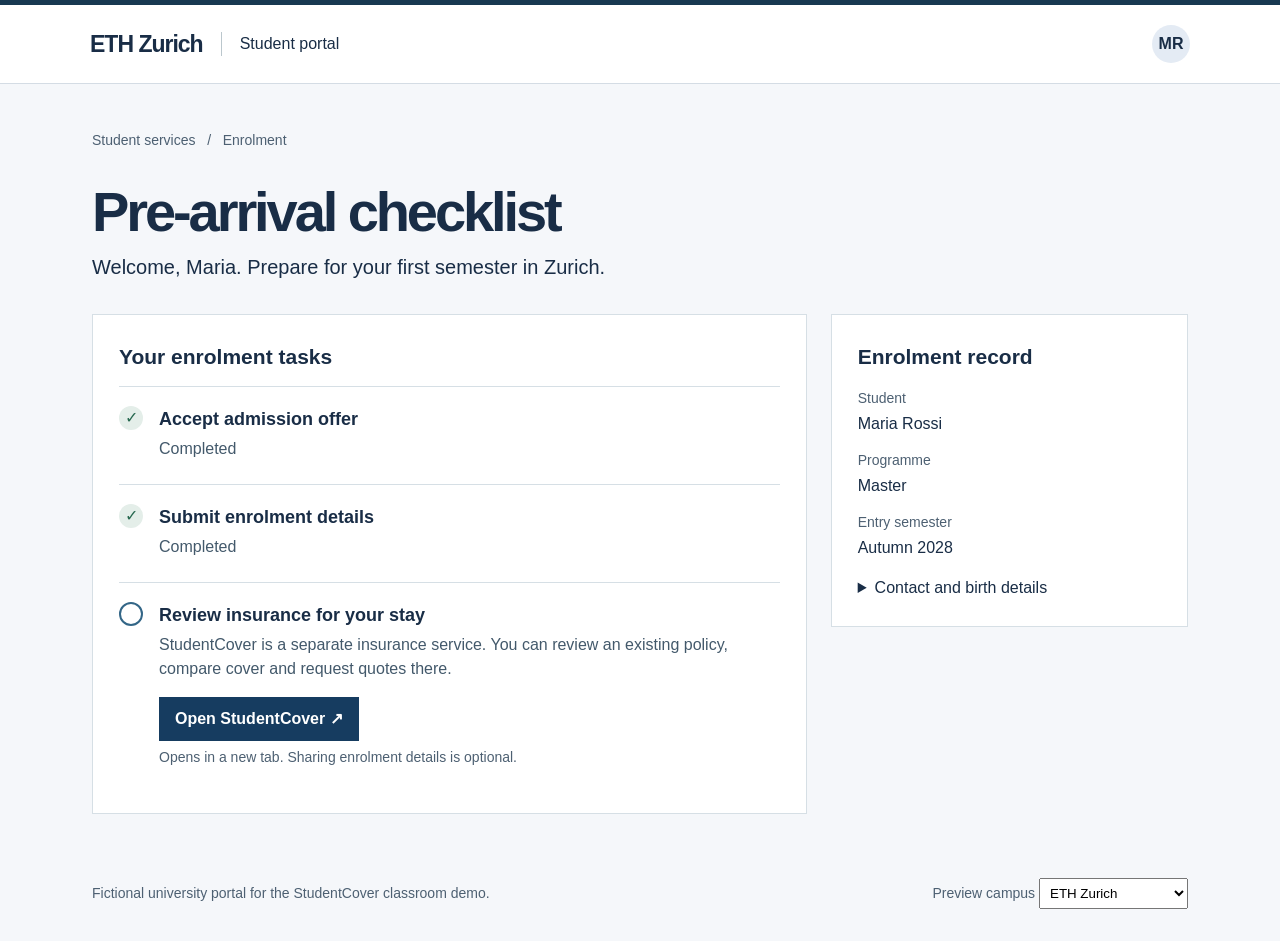
==== index.html @ 30709274 "First prototype" ====
<!doctype html>
<html lang="en"><head><meta charset="utf-8"><meta name="viewport" content="width=device-width, initial-scale=1"><title>Pre-arrival checklist · University portal demo</title><link rel="stylesheet" href="portal.css"><script defer src="portal.js"></script></head>
<body>
<header><div><strong id="institution">ETH Zurich</strong><span>Student portal</span></div><span class="avatar" aria-label="Maria Rossi">MR</span></header>
<main><p class="crumb">Student services &nbsp; / &nbsp; Enrolment</p>
<h1>Pre-arrival checklist</h1><p class="intro">Welcome, Maria. Prepare for your first semester in Zurich.</p>
<div class="layout"><section class="tasks"><h2>Your enrolment tasks</h2>
<div class="row"><span class="check" aria-hidden="true">✓</span><div><h3>Accept admission offer</h3><p>Completed</p></div></div>
<div class="row"><span class="check" aria-hidden="true">✓</span><div><h3>Submit enrolment details</h3><p>Completed</p></div></div>
<div class="row active"><span class="circle" aria-hidden="true"></span><div><h3>Review insurance for your stay</h3><p>StudentCover is a separate insurance service. You can review an existing policy, compare cover and request quotes there.</p><a id="launch" href="studentcover.html?from=eth" target="_blank" rel="noopener">Open StudentCover ↗</a><small>Opens in a new tab. Sharing enrolment details is optional.</small></div></div>
</section>
<aside><h2>Enrolment record</h2><dl><dt>Student</dt><dd>Maria Rossi</dd><dt>Programme</dt><dd id="programme">Master</dd><dt>Entry semester</dt><dd>Autumn 2028</dd></dl><details><summary>Contact and birth details</summary><p>maria.rossi@example.org<br>16 May 2004</p></details></aside></div>
</main><footer>Fictional university portal for the StudentCover classroom demo. <label>Preview campus <select id="campus"><option value="eth">ETH Zurich</option><option value="uzh">University of Zurich</option></select></label></footer>
</body></html>
---- portal.css ----
*{box-sizing:border-box}body{margin:0;color:#192d46;background:#f5f7fa;font:16px/1.5 Arial,sans-serif}header{border-top:5px solid #183951;border-bottom:1px solid #d4dce4;background:white;padding:20px max(5vw,calc((100vw - 1100px)/2));display:flex;align-items:center;justify-content:space-between}header div{display:flex;align-items:center;gap:18px}header strong{font-size:23px;letter-spacing:-1px}header div span{border-left:1px solid #bbc7cd;padding-left:18px}.avatar,.check,.circle{display:inline-grid;place-items:center;border-radius:50%;flex:none}.avatar{width:38px;height:38px;background:#e4ebf4;font-weight:bold}main,footer{max-width:1160px;margin:auto;padding:32px}.crumb,small,dt,footer{font-size:14px;color:#4d6072}h1{letter-spacing:-.055em;font-size:clamp(36px,5vw,56px);line-height:1.05;margin:32px 0 10px}.intro{font-size:20px;margin:0 0 32px}.layout{display:grid;grid-template-columns:2fr 1fr;gap:24px}.tasks,aside{background:white;border:1px solid #d6dfe5;padding:26px}aside{align-self:start}h2{font-size:21px;margin:0 0 14px}h3{font-size:18px;margin:0}.row{display:flex;gap:16px;padding:19px 0;border-top:1px solid #d6dfe5}.row p{margin:4px 0;color:#43596b}.check,.circle{width:24px;height:24px;background:#e4eee9;color:#26684f}.circle{border:2px solid #336687;background:white}.active a{display:inline-block;background:#163c60;color:white;text-decoration:none;padding:10px 16px;margin:12px 0 6px;font-weight:bold}.active small{display:block}dd{margin:3px 0 14px}footer{display:flex;gap:12px;align-items:center;justify-content:space-between;flex-wrap:wrap}select{padding:6px}summary{cursor:pointer}@media(max-width:700px){main,footer{padding:20px}.layout{grid-template-columns:1fr}header div{gap:8px}header div span{padding-left:8px}.tasks,aside{padding:18px}}
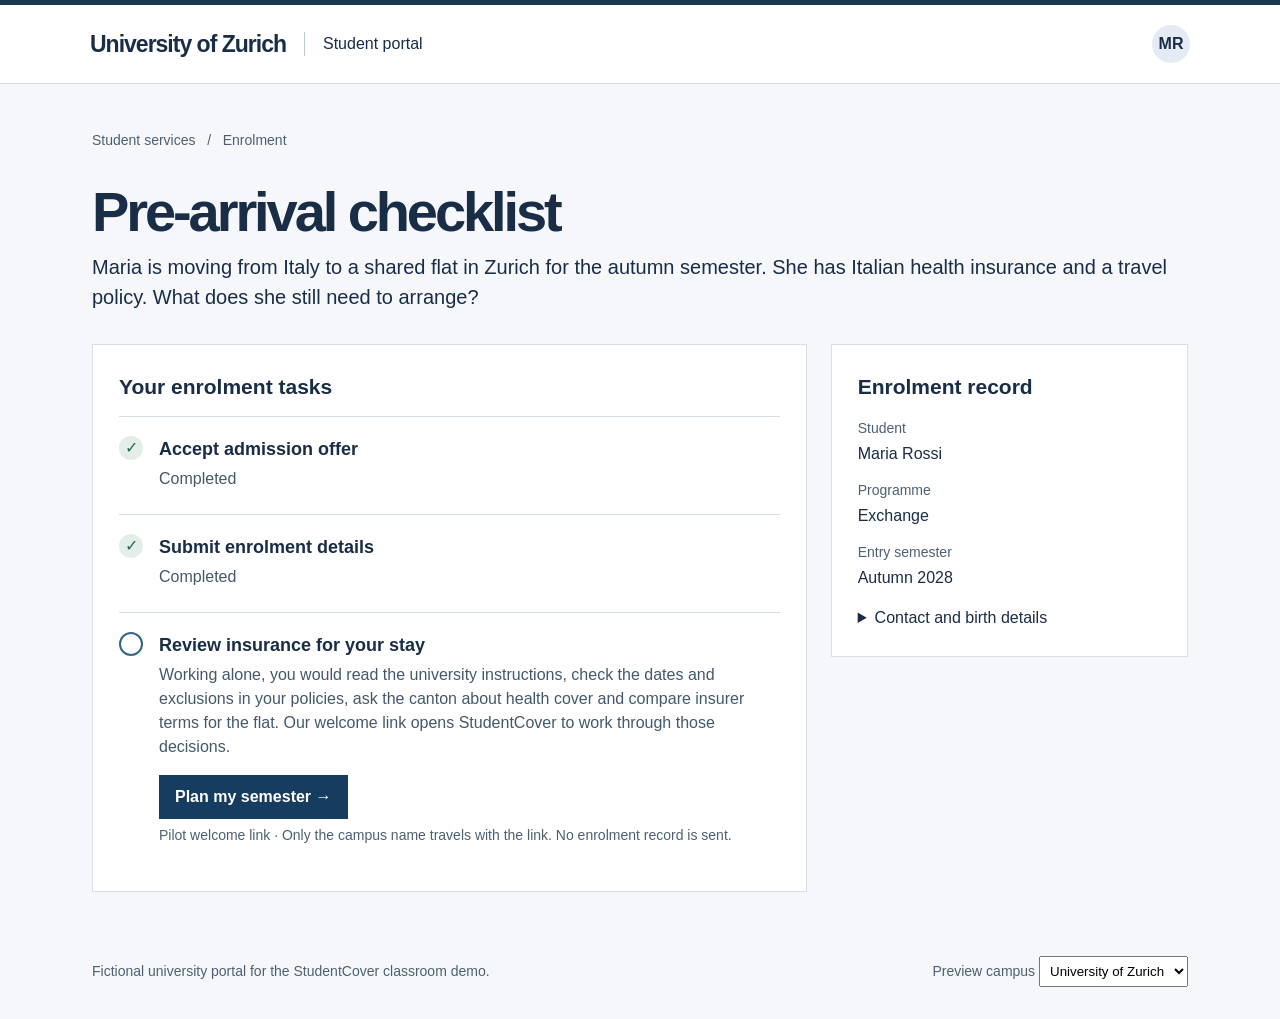
==== commit 3900e0fa: "Build an evidence-based semester coverage walkthrough" ====
--- a/index.html
+++ b/index.html
@@ -1,13 +1,13 @@
 <!doctype html>
 <html lang="en"><head><meta charset="utf-8"><meta name="viewport" content="width=device-width, initial-scale=1"><title>Pre-arrival checklist · University portal demo</title><link rel="stylesheet" href="portal.css"><script defer src="portal.js"></script></head>
 <body>
-<header><div><strong id="institution">ETH Zurich</strong><span>Student portal</span></div><span class="avatar" aria-label="Maria Rossi">MR</span></header>
+<header><div><img id="eth-logo" src="eth-logo.png" alt="ETH Zürich"><strong id="institution" hidden>ETH Zurich</strong><span>Student portal</span></div><span class="avatar" aria-label="Maria Rossi">MR</span></header>
 <main><p class="crumb">Student services &nbsp; / &nbsp; Enrolment</p>
-<h1>Pre-arrival checklist</h1><p class="intro">Welcome, Maria. Prepare for your first semester in Zurich.</p>
+<h1>Pre-arrival checklist</h1><p class="intro">Maria is moving from Italy to a shared flat in Zurich for the autumn semester. She has Italian health insurance and a travel policy. What does she still need to arrange?</p>
 <div class="layout"><section class="tasks"><h2>Your enrolment tasks</h2>
 <div class="row"><span class="check" aria-hidden="true">✓</span><div><h3>Accept admission offer</h3><p>Completed</p></div></div>
 <div class="row"><span class="check" aria-hidden="true">✓</span><div><h3>Submit enrolment details</h3><p>Completed</p></div></div>
-<div class="row active"><span class="circle" aria-hidden="true"></span><div><h3>Review insurance for your stay</h3><p>StudentCover is a separate insurance service. You can review an existing policy, compare cover and request quotes there.</p><a id="launch" href="studentcover.html?from=eth" target="_blank" rel="noopener">Open StudentCover ↗</a><small>Opens in a new tab. Sharing enrolment details is optional.</small></div></div>
+<div class="row active"><span class="circle" aria-hidden="true"></span><div><h3>Review insurance for your stay</h3><p>Working alone, you would read the university instructions, check the dates and exclusions in your policies, ask the canton about health cover and compare insurer terms for the flat. Our welcome link opens StudentCover to work through those decisions.</p><a id="launch" href="studentcover.html?from=eth" rel="noopener">Plan my semester →</a><small>Pilot welcome link · Only the campus name travels with the link. No enrolment record is sent.</small></div></div>
 </section>
 <aside><h2>Enrolment record</h2><dl><dt>Student</dt><dd>Maria Rossi</dd><dt>Programme</dt><dd id="programme">Master</dd><dt>Entry semester</dt><dd>Autumn 2028</dd></dl><details><summary>Contact and birth details</summary><p>maria.rossi@example.org<br>16 May 2004</p></details></aside></div>
 </main><footer>Fictional university portal for the StudentCover classroom demo. <label>Preview campus <select id="campus"><option value="eth">ETH Zurich</option><option value="uzh">University of Zurich</option></select></label></footer>
--- a/portal.css
+++ b/portal.css
@@ -1 +1,3 @@
 *{box-sizing:border-box}body{margin:0;color:#192d46;background:#f5f7fa;font:16px/1.5 Arial,sans-serif}header{border-top:5px solid #183951;border-bottom:1px solid #d4dce4;background:white;padding:20px max(5vw,calc((100vw - 1100px)/2));display:flex;align-items:center;justify-content:space-between}header div{display:flex;align-items:center;gap:18px}header strong{font-size:23px;letter-spacing:-1px}header div span{border-left:1px solid #bbc7cd;padding-left:18px}.avatar,.check,.circle{display:inline-grid;place-items:center;border-radius:50%;flex:none}.avatar{width:38px;height:38px;background:#e4ebf4;font-weight:bold}main,footer{max-width:1160px;margin:auto;padding:32px}.crumb,small,dt,footer{font-size:14px;color:#4d6072}h1{letter-spacing:-.055em;font-size:clamp(36px,5vw,56px);line-height:1.05;margin:32px 0 10px}.intro{font-size:20px;margin:0 0 32px}.layout{display:grid;grid-template-columns:2fr 1fr;gap:24px}.tasks,aside{background:white;border:1px solid #d6dfe5;padding:26px}aside{align-self:start}h2{font-size:21px;margin:0 0 14px}h3{font-size:18px;margin:0}.row{display:flex;gap:16px;padding:19px 0;border-top:1px solid #d6dfe5}.row p{margin:4px 0;color:#43596b}.check,.circle{width:24px;height:24px;background:#e4eee9;color:#26684f}.circle{border:2px solid #336687;background:white}.active a{display:inline-block;background:#163c60;color:white;text-decoration:none;padding:10px 16px;margin:12px 0 6px;font-weight:bold}.active small{display:block}dd{margin:3px 0 14px}footer{display:flex;gap:12px;align-items:center;justify-content:space-between;flex-wrap:wrap}select{padding:6px}summary{cursor:pointer}@media(max-width:700px){main,footer{padding:20px}.layout{grid-template-columns:1fr}header div{gap:8px}header div span{padding-left:8px}.tasks,aside{padding:18px}}
+
+#eth-logo{width:clamp(90px,16vw,155px);height:auto;flex:none}
